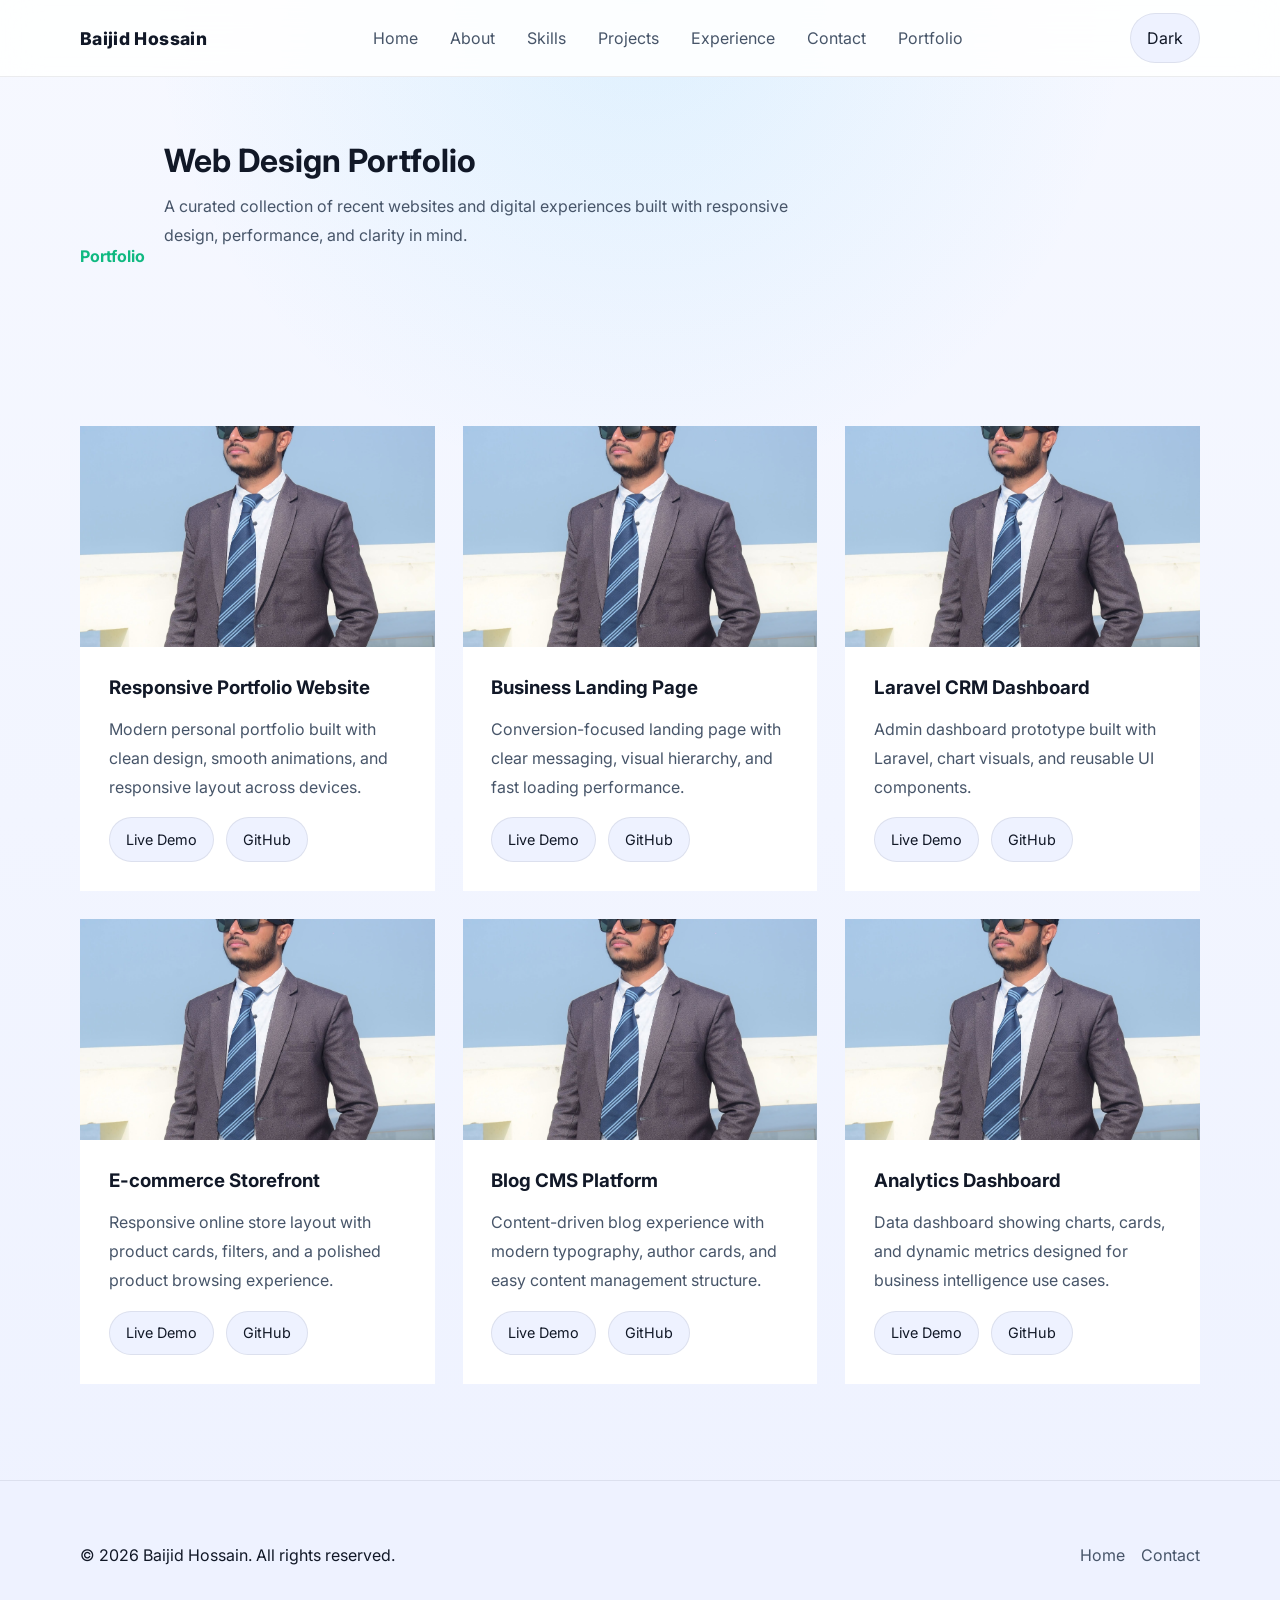
==== pages/projects.html @ c78a572b "portfolio" ====
<!DOCTYPE html>
<html lang="en">
<head>
  <meta charset="UTF-8">
  <meta name="viewport" content="width=device-width, initial-scale=1.0">
  <title>Web Design Portfolio</title>
  <link rel="preconnect" href="https://fonts.googleapis.com">
  <link rel="preconnect" href="https://fonts.gstatic.com" crossorigin>
  <link href="https://fonts.googleapis.com/css2?family=Inter:wght@400;500;600;700;800&display=swap" rel="stylesheet">
  <link rel="stylesheet" href="../assets/css/style.css">
</head>
<body>
  <header class="site-header">
    <div class="container header-inner reveal">
      <a class="brand" href="../index.html">Baijid Hossain</a>
      <nav aria-label="Main navigation">
        <ul class="nav-list">
          <li><a href="../index.html">Home</a></li>
          <li><a href="../index.html#about">About</a></li>
          <li><a href="../index.html#skills">Skills</a></li>
          <li><a href="../index.html#projects">Projects</a></li>
          <li><a href="../index.html#experience">Experience</a></li>
          <li><a href="../index.html#contact">Contact</a></li>
          <li><a href="projects.html">Portfolio</a></li>
        </ul>
      </nav>
      <div class="header-actions">
        <button class="theme-toggle" type="button" aria-label="Toggle light and dark theme">Dark</button>
      </div>
    </div>
  </header>

  <main>
    <section class="portfolio-hero section reveal">
      <div class="container">
        <div class="section-header">
          <span class="section-number">Portfolio</span>
          <div>
            <h2>Web Design Portfolio</h2>
            <p class="section-description">A curated collection of recent websites and digital experiences built with responsive design, performance, and clarity in mind.</p>
          </div>
        </div>
      </div>
    </section>

    <section class="section reveal portfolio-listing">
      <div class="container portfolio-grid">
        <article class="portfolio-card">
          <div class="portfolio-card__media">
            <img src="../assets/images/profile.jpg" alt="Portfolio preview image">
          </div>
          <div class="portfolio-card__body">
            <h3>Responsive Portfolio Website</h3>
            <p>Modern personal portfolio built with clean design, smooth animations, and responsive layout across devices.</p>
            <div class="portfolio-card__links">
              <a class="button button--secondary button--sm" href="#">Live Demo</a>
              <a class="button button--ghost button--sm" href="#">GitHub</a>
            </div>
          </div>
        </article>

        <article class="portfolio-card">
          <div class="portfolio-card__media">
            <img src="../assets/images/profile.jpg" alt="Portfolio preview image">
          </div>
          <div class="portfolio-card__body">
            <h3>Business Landing Page</h3>
            <p>Conversion-focused landing page with clear messaging, visual hierarchy, and fast loading performance.</p>
            <div class="portfolio-card__links">
              <a class="button button--secondary button--sm" href="#">Live Demo</a>
              <a class="button button--ghost button--sm" href="#">GitHub</a>
            </div>
          </div>
        </article>

        <article class="portfolio-card">
          <div class="portfolio-card__media">
            <img src="../assets/images/profile.jpg" alt="Portfolio preview image">
          </div>
          <div class="portfolio-card__body">
            <h3>Laravel CRM Dashboard</h3>
            <p>Admin dashboard prototype built with Laravel, chart visuals, and reusable UI components.</p>
            <div class="portfolio-card__links">
              <a class="button button--secondary button--sm" href="#">Live Demo</a>
              <a class="button button--ghost button--sm" href="#">GitHub</a>
            </div>
          </div>
        </article>

        <article class="portfolio-card">
          <div class="portfolio-card__media">
            <img src="../assets/images/profile.jpg" alt="Portfolio preview image">
          </div>
          <div class="portfolio-card__body">
            <h3>E-commerce Storefront</h3>
            <p>Responsive online store layout with product cards, filters, and a polished product browsing experience.</p>
            <div class="portfolio-card__links">
              <a class="button button--secondary button--sm" href="#">Live Demo</a>
              <a class="button button--ghost button--sm" href="#">GitHub</a>
            </div>
          </div>
        </article>

        <article class="portfolio-card">
          <div class="portfolio-card__media">
            <img src="../assets/images/profile.jpg" alt="Portfolio preview image">
          </div>
          <div class="portfolio-card__body">
            <h3>Blog CMS Platform</h3>
            <p>Content-driven blog experience with modern typography, author cards, and easy content management structure.</p>
            <div class="portfolio-card__links">
              <a class="button button--secondary button--sm" href="#">Live Demo</a>
              <a class="button button--ghost button--sm" href="#">GitHub</a>
            </div>
          </div>
        </article>

        <article class="portfolio-card">
          <div class="portfolio-card__media">
            <img src="../assets/images/profile.jpg" alt="Portfolio preview image">
          </div>
          <div class="portfolio-card__body">
            <h3>Analytics Dashboard</h3>
            <p>Data dashboard showing charts, cards, and dynamic metrics designed for business intelligence use cases.</p>
            <div class="portfolio-card__links">
              <a class="button button--secondary button--sm" href="#">Live Demo</a>
              <a class="button button--ghost button--sm" href="#">GitHub</a>
            </div>
          </div>
        </article>
      </div>
    </section>
  </main>

  <footer class="footer reveal">
    <div class="container footer-inner">
      <p>&copy; 2026 Baijid Hossain. All rights reserved.</p>
      <ul class="footer-nav">
        <li><a href="../index.html">Home</a></li>
        <li><a href="../index.html#contact">Contact</a></li>
      </ul>
    </div>
  </footer>

  <script src="../assets/js/main.js" defer></script>
</body>
</html>
---- assets/css/style.css ----
:root {
  color-scheme: light;
  --bg: #f6f8ff;
  --surface: #ffffff;
  --surface-alt: #eef2ff;
  --text: #111827;
  --muted: #475569;
  --primary: #2563eb;
  --accent: #10b981;
  --border: rgba(15, 23, 42, 0.08);
  --shadow: 0 24px 80px rgba(15, 23, 42, 0.08);
  --radius: 32px;
}

[data-theme='dark'] {
  color-scheme: dark;
  --bg: #060b16;
  --surface: #0b1120;
  --surface-alt: #111b2c;
  --text: #f8fafc;
  --muted: #94a3b8;
  --primary: #38bdf8;
  --accent: #34d399;
  --border: rgba(148, 163, 184, 0.18);
  --shadow: 0 30px 90px rgba(0, 0, 0, 0.45);
}

* {
  box-sizing: border-box;
}

html {
  scroll-behavior: smooth;
}

body {
  margin: 0;
  min-height: 100vh;
  font-family: 'Inter', system-ui, sans-serif;
  background: radial-gradient(circle at top, rgba(56, 189, 248, 0.12), transparent 28%), linear-gradient(180deg, var(--bg) 0%, #eef2ff 100%);
  color: var(--text);
}

img {
  display: block;
  max-width: 100%;
}

a {
  color: inherit;
  text-decoration: none;
}

button,
input,
textarea {
  font: inherit;
}

button {
  cursor: pointer;
}

.container {
  width: min(1120px, calc(100% - 2rem));
  margin: 0 auto;
}

.site-header {
  position: sticky;
  top: 0;
  z-index: 50;
  background: rgba(255, 255, 255, 0.88);
  border-bottom: 1px solid var(--border);
  backdrop-filter: blur(18px);
}

[data-theme='dark'] .site-header {
  background: rgba(6, 11, 22, 0.92);
}

.header-inner {
  display: flex;
  align-items: center;
  justify-content: space-between;
  gap: 1rem;
  min-height: 76px;
}

.brand {
  font-size: 1.1rem;
  font-weight: 800;
  letter-spacing: 0.02em;
}

.nav-list {
  display: flex;
  flex-wrap: wrap;
  gap: 1rem;
  list-style: none;
  margin: 0;
  padding: 0;
}

.nav-list a {
  color: var(--muted);
  padding: 0.45rem 0.5rem;
  transition: color 0.25s ease;
}

.nav-list a:hover,
.nav-list a:focus {
  color: var(--text);
}

.header-actions {
  display: flex;
  gap: 0.9rem;
  align-items: center;
}

.button {
  display: inline-flex;
  align-items: center;
  justify-content: center;
  border-radius: 999px;
  padding: 0.95rem 1.45rem;
  border: 1px solid transparent;
  transition: transform 0.25s ease, box-shadow 0.25s ease, background 0.25s ease;
}

.button:hover {
  transform: translateY(-1px);
}

.button--primary {
  background: linear-gradient(135deg, var(--primary), var(--accent));
  color: #ffffff;
  box-shadow: 0 18px 45px rgba(16, 185, 129, 0.18);
}

.button--secondary,
.button--ghost {
  background: var(--surface-alt);
  color: var(--text);
  border-color: var(--border);
}

.theme-toggle {
  padding: 0.85rem 1rem;
  border-radius: 999px;
  background: var(--surface-alt);
  color: var(--text);
  border: 1px solid var(--border);
}

.hero {
  padding: 5rem 0;
}

.hero-grid {
  display: grid;
  grid-template-columns: 1.05fr 0.95fr;
  gap: 3rem;
  align-items: center;
}

.hero-copy {
  max-width: 620px;
}

.eyebrow {
  display: inline-flex;
  align-items: center;
  color: var(--accent);
  letter-spacing: 0.18em;
  text-transform: uppercase;
  font-weight: 700;
  margin-bottom: 1.25rem;
}

.hero-copy h1 {
  font-size: clamp(2.7rem, 5vw, 4.8rem);
  line-height: 0.98;
  margin: 0 0 1.3rem;
}

.hero-copy p {
  font-size: 1.05rem;
  color: var(--muted);
  line-height: 1.85;
  margin: 0 0 2rem;
}

.hero-buttons {
  display: flex;
  flex-wrap: wrap;
  gap: 1rem;
}

.hero-meta {
  display: grid;
  grid-template-columns: repeat(3, minmax(0, 1fr));
  gap: 1rem;
  margin-top: 2rem;
}

.hero-card {
  background: var(--surface);
  border: 1px solid var(--border);
  border-radius: 1.5rem;
  padding: 1.5rem;
  box-shadow: var(--shadow);
}

.hero-card span {
  display: block;
  color: var(--muted);
  font-size: 0.9rem;
  margin-bottom: 0.75rem;
}

.hero-card strong {
  font-size: 1.75rem;
  color: var(--text);
}

.hero-media {
  position: relative;
}

.hero-image {
  position: relative;
  min-height: 520px;
  border-radius: 32px;
  overflow: hidden;
  box-shadow: var(--shadow);
}

.hero-image img {
  width: 100%;
  min-height: 520px;
  object-fit: cover;
}

.hero-image::before {
  content: "";
  position: absolute;
  inset: 0;
  background: linear-gradient(180deg, rgba(255, 255, 255, 0.12), transparent 58%);
  pointer-events: none;
}

.hero-badge {
  position: absolute;
  right: 0;
  bottom: 0;
  margin: 1rem;
  background: rgba(255, 255, 255, 0.95);
  color: var(--text);
  padding: 0.9rem 1.2rem;
  border-radius: 999px;
  border: 1px solid var(--border);
  font-weight: 700;
}

[data-theme='dark'] .hero-badge {
  background: rgba(15, 23, 42, 0.88);
}

.section {
  padding: 6rem 0;
}

.section-header {
  display: flex;
  align-items: flex-end;
  gap: 1.2rem;
  margin-bottom: 2rem;
}

.section-number {
  color: var(--accent);
  font-weight: 700;
}

.section-header h2 {
  font-size: clamp(2rem, 2.5vw, 2.8rem);
  margin: 0;
}

.section-description {
  max-width: 680px;
  color: var(--muted);
  line-height: 1.8;
  margin-top: 0.75rem;
}

.about-grid,
.contact-grid,
.skills-grid,
.project-grid,
.services-grid,
.testimonial-grid,
.metric-grid {
  display: grid;
  gap: 2rem;
}

.about-grid {
  grid-template-columns: 1.4fr 0.9fr;
  align-items: start;
}

.about-card,
.skill-card,
.project-card,
.timeline-item,
.service-card,
.testimonial-card,
.contact-card {
  background: var(--surface);
  border: 1px solid var(--border);
  border-radius: 32px;
  padding: 2rem;
  box-shadow: var(--shadow);
}

.about-card p,
.timeline-item p,
.service-card p,
.testimonial-card p,
.contact-card p {
  color: var(--muted);
  line-height: 1.85;
  margin: 0 0 1.2rem;
}

.feature-list {
  display: grid;
  gap: 1rem;
}

.feature {
  display: grid;
  grid-template-columns: auto 1fr;
  gap: 1rem;
  align-items: start;
}

.feature span {
  font-size: 1.4rem;
  color: var(--accent);
}

.feature strong {
  margin: 0 0 0.35rem;
}

.metric-grid {
  grid-template-columns: repeat(3, minmax(0, 1fr));
  margin-bottom: 2rem;
}

.metric {
  text-align: center;
  padding: 1.25rem;
}

.metric strong {
  display: block;
  font-size: 1.75rem;
  margin-bottom: 0.4rem;
}

.metric span {
  color: var(--muted);
  font-size: 0.95rem;
}

.skill-card h3,
.service-card h3,
.testimonial-card strong,
.timeline-item h3,
.contact-card h3 {
  margin-bottom: 1.5rem;
}

.skill-card {
  padding: 2rem;
}

.skill {
  margin-bottom: 1.35rem;
}

.skill-label {
  display: flex;
  justify-content: space-between;
  font-size: 0.95rem;
  color: var(--muted);
  margin-bottom: 0.65rem;
}

.skill-bar {
  width: 100%;
  height: 12px;
  border-radius: 999px;
  background: var(--surface-alt);
  overflow: hidden;
}

.skill-bar__fill {
  display: block;
  height: 100%;
  border-radius: 999px;
  background: linear-gradient(135deg, var(--primary), var(--accent));
  transform: translateX(-100%);
  animation: fillBar 1.2s ease forwards;
}

.skill-badge,
.project-tech {
  display: flex;
  flex-wrap: wrap;
  gap: 0.75rem;
}

.tag {
  background: rgba(16, 185, 129, 0.12);
  color: var(--accent);
  padding: 0.55rem 0.85rem;
  border-radius: 999px;
  font-size: 0.85rem;
  font-weight: 700;
}

.tag--dark {
  background: rgba(15, 23, 42, 0.08);
  color: var(--text);
}

.project-grid {
  grid-template-columns: repeat(3, minmax(0, 1fr));
}

.project-card {
  display: flex;
  flex-direction: column;
  min-height: 320px;
}

.project-card p {
  flex: 1;
}

.project-links {
  display: flex;
  flex-wrap: wrap;
  gap: 1rem;
  margin-top: 1.5rem;
}

.project-links a {
  color: var(--primary);
  font-weight: 700;
  border: 1px solid transparent;
  padding: 0.75rem 1rem;
  border-radius: 999px;
  transition: background 0.25s ease;
}

.project-links a:hover {
  background: rgba(37, 99, 235, 0.06);
}

.experience-list {
  display: grid;
}

.timeline-item ul {
  margin: 0;
  padding-left: 1.2rem;
  color: var(--muted);
}

.timeline-item li {
  margin-bottom: 0.65rem;
}

.services-grid,
.testimonial-grid {
  grid-template-columns: repeat(3, minmax(0, 1fr));
}

.testimonial-card {
  display: flex;
  flex-direction: column;
  gap: 1rem;
}

.testimonial-author {
  display: flex;
  align-items: center;
  gap: 1rem;
  margin-top: auto;
}

.avatar-sm {
  width: 48px;
  height: 48px;
  border-radius: 50%;
  display: grid;
  place-items: center;
  background: var(--accent);
  color: #ffffff;
  font-weight: 700;
}

.contact-grid {
  grid-template-columns: 1.1fr 0.9fr;
}

.contact-card {
  display: grid;
  gap: 1.4rem;
}

.contact-list {
  display: grid;
  gap: 1rem;
}

.contact-list a,
.contact-list p {
  color: var(--muted);
}

.contact-form {
  display: grid;
  gap: 1rem;
}

.contact-form label {
  display: grid;
  gap: 0.5rem;
  color: var(--text);
}

.contact-form input,
.contact-form textarea {
  width: 100%;
  border: 1px solid var(--border);
  border-radius: 18px;
  padding: 1rem 1.1rem;
  background: var(--surface-alt);
  color: var(--text);
  resize: vertical;
}

.contact-form textarea {
  min-height: 150px;
}

.footer {
  padding: 3rem 0;
  background: var(--surface-alt);
  border-top: 1px solid var(--border);
}

.footer-inner {
  display: flex;
  flex-wrap: wrap;
  align-items: center;
  justify-content: space-between;
  gap: 1rem;
}

.footer-nav {
  display: flex;
  flex-wrap: wrap;
  gap: 1rem;
  list-style: none;
  margin: 0;
  padding: 0;
}

.footer-nav a {
  color: var(--muted);
}

.reveal {
  opacity: 0;
  transform: translateY(24px);
  transition: opacity 0.9s ease, transform 0.9s ease;
}

.reveal.active {
  opacity: 1;
  transform: translateY(0);
}

@keyframes fillBar {
  to {
    transform: translateX(0);
  }
}

@media (max-width: 1040px) {
  .hero-grid,
  .about-grid,
  .skills-grid,
  .project-grid,
  .services-grid,
  .testimonial-grid,
  .contact-grid,
  .metric-grid {
    grid-template-columns: 1fr;
  }

  .hero-image {
    min-height: 420px;
  }
}

@media (max-width: 720px) {
  .header-inner {
    flex-direction: column;
    align-items: flex-start;
    padding: 1rem 0;
  }

  .nav-list {
    gap: 0.75rem;
  }

  .hero {
    padding: 4rem 0;
  }

  .hero-buttons {
    flex-direction: column;
  }

  .hero-image {
    min-height: 320px;
  }

  .hero-badge {
    right: 1rem;
    left: 1rem;
    bottom: 1rem;
  }

  .section {
    padding: 4.5rem 0;
  }

  .about-card,
  .skill-card,
  .project-card,
  .timeline-item,
  .service-card,
  .testimonial-card,
  .contact-card {
    padding: 1.5rem;
  }
}

@media (max-width: 520px) {
  .button {
    width: 100%;
  }

  .project-links,
  .hero-meta,
  .header-actions {
    width: 100%;
    justify-content: stretch;
  }
}

.portfolio-hero {
  padding-top: 4rem;
  padding-bottom: 2rem;
}

.portfolio-grid {
  display: grid;
  grid-template-columns: repeat(auto-fit, minmax(280px, 1fr));
  gap: 1.75rem;
}

.portfolio-card {
  display: grid;
  grid-template-rows: auto 1fr;
  overflow: hidden;
  min-height: 420px;
}

.portfolio-card__media {
  aspect-ratio: 16 / 10;
  overflow: hidden;
}

.portfolio-card__media img {
  width: 100%;
  height: 100%;
  object-fit: cover;
  display: block;
}

.portfolio-card__body {
  display: grid;
  gap: 1rem;
  padding: 1.8rem;
  background: var(--surface);
}

.portfolio-card__body h3 {
  margin: 0;
}

.portfolio-card__body p {
  margin: 0;
  color: var(--muted);
  line-height: 1.8;
}

.portfolio-card__links {
  display: flex;
  flex-wrap: wrap;
  gap: 0.75rem;
  margin-top: auto;
}

.button--sm {
  border-radius: 999px;
  padding: 0.8rem 1rem;
  font-size: 0.9rem;
}
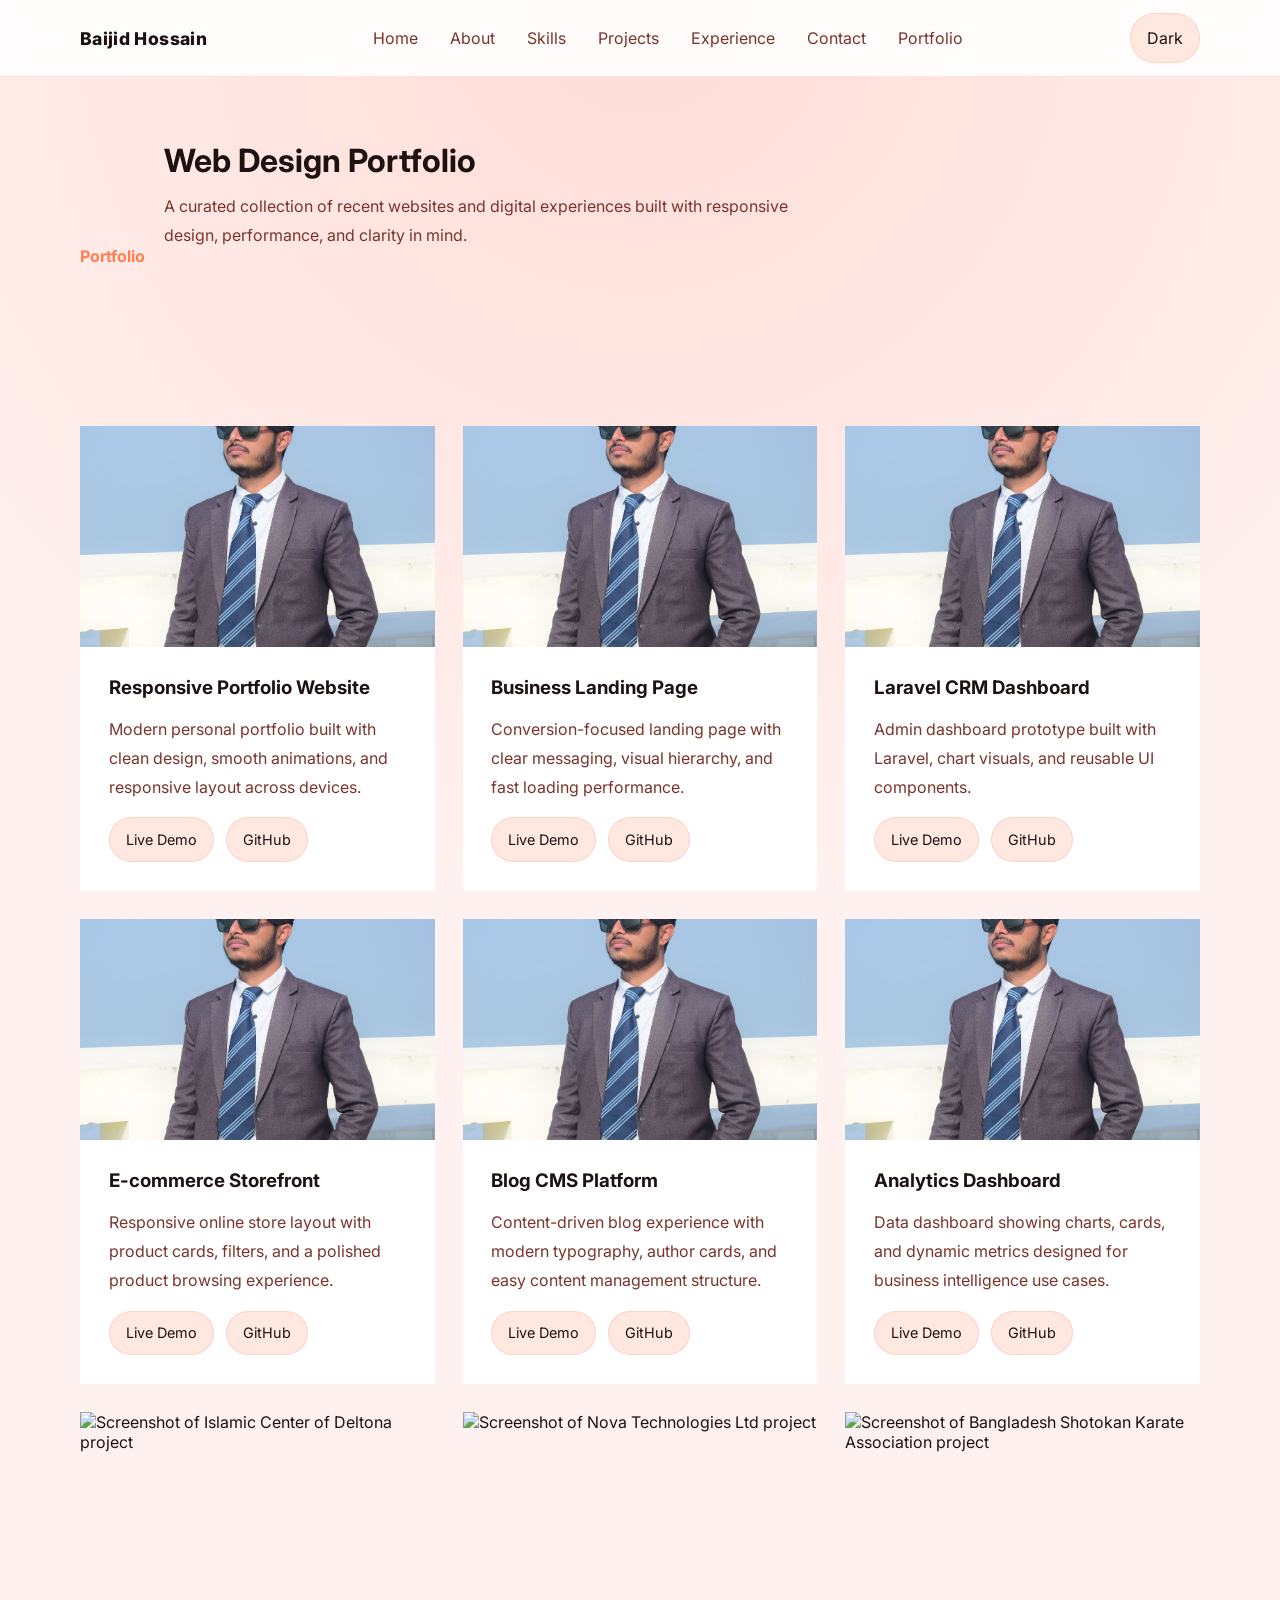
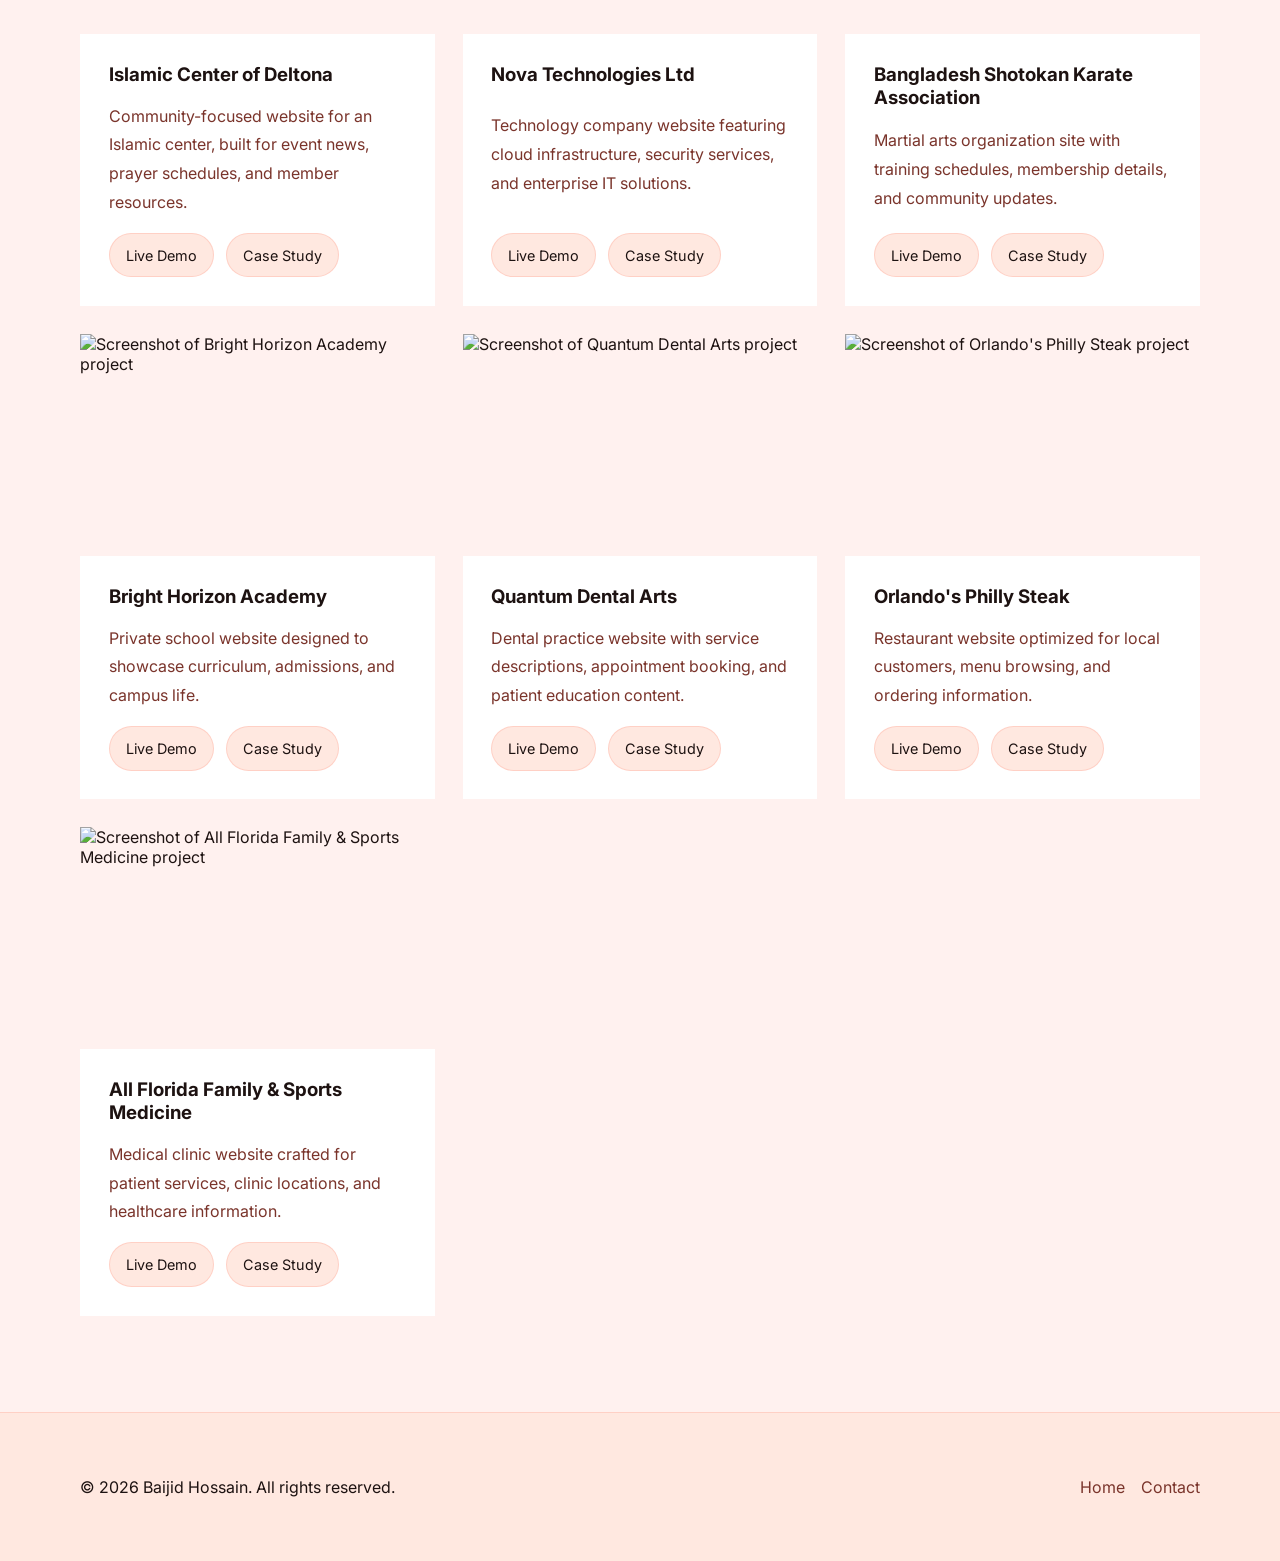
==== commit 77a14a0e: "portfolio" ====
--- a/pages/projects.html
+++ b/pages/projects.html
@@ -9,7 +9,7 @@
   <link href="https://fonts.googleapis.com/css2?family=Inter:wght@400;500;600;700;800&display=swap" rel="stylesheet">
   <link rel="stylesheet" href="../assets/css/style.css">
 </head>
-<body>
+<body class="tomato-theme">
   <header class="site-header">
     <div class="container header-inner reveal">
       <a class="brand" href="../index.html">Baijid Hossain</a>
@@ -128,6 +128,104 @@
             </div>
           </div>
         </article>
+
+        <article class="portfolio-card">
+          <div class="portfolio-card__media">
+            <img src="https://www.alpha.net.bd/Content/img/webportfolio/deltonamasjid.jpg" alt="Screenshot of Islamic Center of Deltona project">
+          </div>
+          <div class="portfolio-card__body">
+            <h3>Islamic Center of Deltona</h3>
+            <p>Community-focused website for an Islamic center, built for event news, prayer schedules, and member resources.</p>
+            <div class="portfolio-card__links">
+              <a class="button button--secondary button--sm" href="https://deltonamasjid.org/">Live Demo</a>
+              <a class="button button--ghost button--sm" href="#">Case Study</a>
+            </div>
+          </div>
+        </article>
+
+        <article class="portfolio-card">
+          <div class="portfolio-card__media">
+            <img src="https://www.alpha.net.bd/Content/img/webportfolio/nova.jpg" alt="Screenshot of Nova Technologies Ltd project">
+          </div>
+          <div class="portfolio-card__body">
+            <h3>Nova Technologies Ltd</h3>
+            <p>Technology company website featuring cloud infrastructure, security services, and enterprise IT solutions.</p>
+            <div class="portfolio-card__links">
+              <a class="button button--secondary button--sm" href="https://nova.bd/">Live Demo</a>
+              <a class="button button--ghost button--sm" href="#">Case Study</a>
+            </div>
+          </div>
+        </article>
+
+        <article class="portfolio-card">
+          <div class="portfolio-card__media">
+            <img src="https://www.alpha.net.bd/Content/img/webportfolio/bskda.jpg" alt="Screenshot of Bangladesh Shotokan Karate Association project">
+          </div>
+          <div class="portfolio-card__body">
+            <h3>Bangladesh Shotokan Karate Association</h3>
+            <p>Martial arts organization site with training schedules, membership details, and community updates.</p>
+            <div class="portfolio-card__links">
+              <a class="button button--secondary button--sm" href="https://www.bskda.org/">Live Demo</a>
+              <a class="button button--ghost button--sm" href="#">Case Study</a>
+            </div>
+          </div>
+        </article>
+
+        <article class="portfolio-card">
+          <div class="portfolio-card__media">
+            <img src="https://www.alpha.net.bd/Content/img/webportfolio/brighthorizonsacademy.jpg" alt="Screenshot of Bright Horizon Academy project">
+          </div>
+          <div class="portfolio-card__body">
+            <h3>Bright Horizon Academy</h3>
+            <p>Private school website designed to showcase curriculum, admissions, and campus life.</p>
+            <div class="portfolio-card__links">
+              <a class="button button--secondary button--sm" href="https://www.brighthorizonsacademy.org/">Live Demo</a>
+              <a class="button button--ghost button--sm" href="#">Case Study</a>
+            </div>
+          </div>
+        </article>
+
+        <article class="portfolio-card">
+          <div class="portfolio-card__media">
+            <img src="https://www.alpha.net.bd/Content/img/webportfolio/quantumdentalarts.jpg" alt="Screenshot of Quantum Dental Arts project">
+          </div>
+          <div class="portfolio-card__body">
+            <h3>Quantum Dental Arts</h3>
+            <p>Dental practice website with service descriptions, appointment booking, and patient education content.</p>
+            <div class="portfolio-card__links">
+              <a class="button button--secondary button--sm" href="https://quantumdentalarts.com/">Live Demo</a>
+              <a class="button button--ghost button--sm" href="#">Case Study</a>
+            </div>
+          </div>
+        </article>
+
+        <article class="portfolio-card">
+          <div class="portfolio-card__media">
+            <img src="https://www.alpha.net.bd/Content/img/webportfolio/opst.jpg" alt="Screenshot of Orlando's Philly Steak project">
+          </div>
+          <div class="portfolio-card__body">
+            <h3>Orlando's Philly Steak</h3>
+            <p>Restaurant website optimized for local customers, menu browsing, and ordering information.</p>
+            <div class="portfolio-card__links">
+              <a class="button button--secondary button--sm" href="http://www.orlandophillysteak.com/">Live Demo</a>
+              <a class="button button--ghost button--sm" href="#">Case Study</a>
+            </div>
+          </div>
+        </article>
+
+        <article class="portfolio-card">
+          <div class="portfolio-card__media">
+            <img src="https://www.alpha.net.bd/Content/img/webportfolio/affsm.jpg" alt="Screenshot of All Florida Family & Sports Medicine project">
+          </div>
+          <div class="portfolio-card__body">
+            <h3>All Florida Family & Sports Medicine</h3>
+            <p>Medical clinic website crafted for patient services, clinic locations, and healthcare information.</p>
+            <div class="portfolio-card__links">
+              <a class="button button--secondary button--sm" href="http://www.affsm.com/">Live Demo</a>
+              <a class="button button--ghost button--sm" href="#">Case Study</a>
+            </div>
+          </div>
+        </article>
       </div>
     </section>
   </main>
--- a/assets/css/style.css
+++ b/assets/css/style.css
@@ -25,6 +25,22 @@
   --shadow: 0 30px 90px rgba(0, 0, 0, 0.45);
 }
 
+.tomato-theme {
+  --bg: #fff1ef;
+  --surface: #ffffff;
+  --surface-alt: #ffe8e0;
+  --text: #1d1211;
+  --muted: #7a342b;
+  --primary: #ff6347;
+  --accent: #ff7f50;
+  --border: rgba(255, 99, 71, 0.18);
+  --shadow: 0 24px 80px rgba(255, 99, 71, 0.15);
+}
+
+.tomato-theme {
+  background: radial-gradient(circle at top, rgba(255, 99, 71, 0.14), transparent 28%), linear-gradient(180deg, var(--bg) 0%, #fff1ef 100%);
+}
+
 * {
   box-sizing: border-box;
 }
